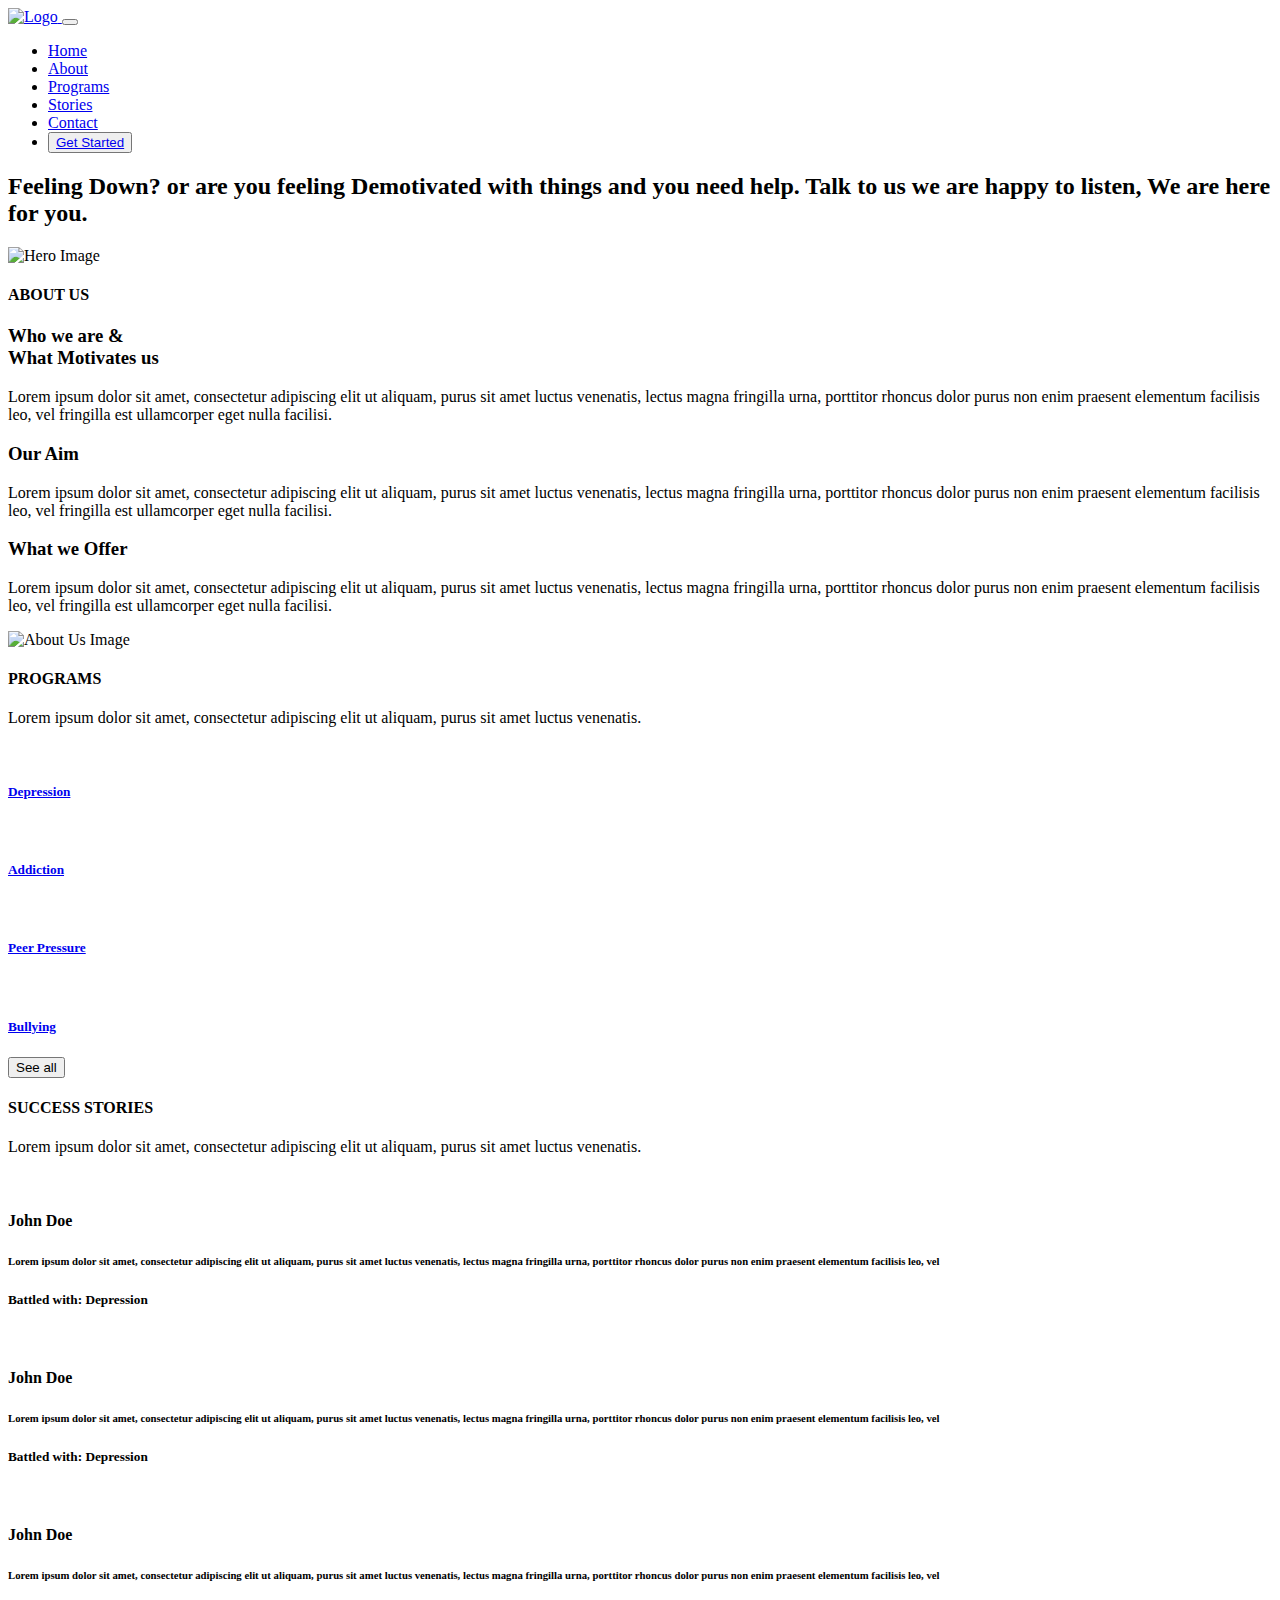
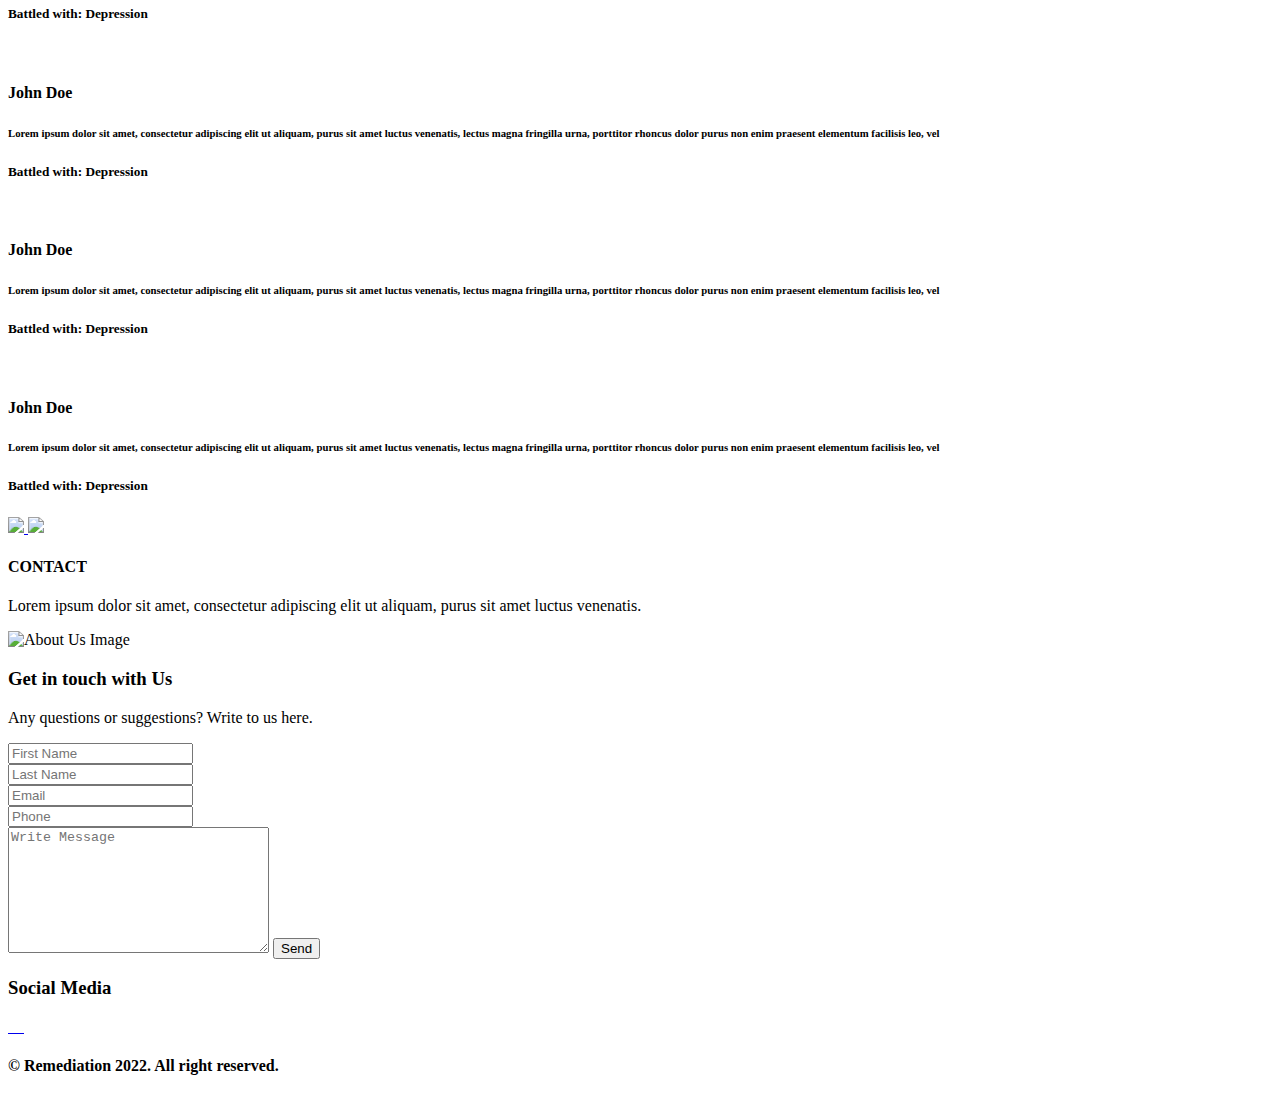
==== index.html @ f8445d9d "New" ====
<!DOCTYPE html>
<html lang="en">
<head>
    <meta charset="UTF-8">
    <meta http-equiv="X-UA-Compatible" content="IE=edge">
    <meta name="viewport" content="width=device-width, initial-scale=1.0">
    <title>Remediation</title>
    <link rel="stylesheet" href="/NPO-Remediation/css/bootstrap.min.css">
    <link rel="stylesheet" href="/NPO-Remediation/css/style.css">
</head>
<body>

    <!-- Nav Bar -->
    <nav class="navbar navbar-expand-sm navbar-light bg-* px-5 p-3">
        <a class="navbar-brand" href="#">
            <img src="/NPO-Remediation/images/remediation Logo.png" alt="Logo" width="20%">    
        </a>
        <button class="navbar-toggler d-lg-none" type="button" data-toggle="collapse" data-target="#collapsibleNavId" aria-controls="collapsibleNavId"
            aria-expanded="false" aria-label="Toggle navigation">
            <span class="navbar-toggler-icon"></span>
        </button>
        <div class="collapse navbar-collapse" id="collapsibleNavId">
            <ul class="navbar-nav ml-auto mt-2 mt-lg-0">
                <li class="nav-item active">
                    <a class="nav-link mx-2" href="#">Home</a>
                </li>
                <li class="nav-item">
                    <a class="nav-link mx-2" href="#About">About</a>
                </li>
                <li class="nav-item">
                    <a class="nav-link mx-2" href="/NPO-Remediation/programs/programs.html">Programs</a>
                </li>
                <li class="nav-item">
                    <a class="nav-link mx-2" href="#Stories">Stories</a>
                </li>
                <li class="nav-item">
                    <a class="nav-link mx-2" href="#Contact">Contact</a>
                </li>
                <li class="nav-item mx-2">
                        <button class="btn btn-green p-2">
                            <a class="nav-button-link" href="#About">
                                Get Started
                            </a>
                        </button>
                </li>
            </ul>
        </div>
    </nav>

    <!-- Hero Section -->
    <section class="container-fluid p-5" id="Hero">
        <h2 class="Hero-text mx-5 px-5">Feeling Down? or are you feeling Demotivated with things and you need help. Talk to us we are happy to listen, We are here for you.</h2>
        <img class="pt-4" src="/NPO-Remediation/images/Hero Image.png" alt="Hero Image" width="100%">
    </section>

    <!-- About Us Section -->
    <section class="container-fluid p-5" id="About">
        <div class="row">
            <div class="col-lg-6 mt-2">
                <h4 class="light-green">ABOUT US</h4>
                <h3 class="mt-3 text-bold green">Who we are & <br>What Motivates us</h3>
                <p class="mt-4">Lorem ipsum dolor sit amet, consectetur adipiscing elit ut aliquam,
                    purus sit amet luctus venenatis, lectus magna fringilla urna, 
                    porttitor rhoncus dolor purus non enim praesent elementum 
                    facilisis leo, vel fringilla est ullamcorper eget nulla facilisi.</p>
                <h3 class="mt-5 text-bold green">Our Aim</h3>
                <p class="mt-4">Lorem ipsum dolor sit amet, consectetur adipiscing elit ut aliquam,
                    purus sit amet luctus venenatis, lectus magna fringilla urna, 
                    porttitor rhoncus dolor purus non enim praesent elementum 
                    facilisis leo, vel fringilla est ullamcorper eget nulla facilisi.</p>
                <h3 class="mt-5 text-bold green">What we Offer</h3>
                <p class="mt-4">Lorem ipsum dolor sit amet, consectetur adipiscing elit ut aliquam,
                    purus sit amet luctus venenatis, lectus magna fringilla urna, 
                    porttitor rhoncus dolor purus non enim praesent elementum 
                    facilisis leo, vel fringilla est ullamcorper eget nulla facilisi.</p>
            </div>
            <div class="col-lg-6">
                <img src="/NPO-Remediation/images/About Us Image.png" alt="About Us Image" width="100%">
            </div>
        </div>
    </section>


    <!-- Programs Section -->
    <section class="container-fluid p-5 text-center" id="Programs">
        <div class="text-center">
            <h4 class="light-green">PROGRAMS</h4>
            <p>Lorem ipsum dolor sit amet, consectetur adipiscing elit ut aliquam, purus sit amet luctus venenatis.</p>
        </div>
        <div class="row mt-4">
            <div class="col-lg-3 col-6">
                <a class="program-link" href="#">
                    <div class="card m-2 program-card">
                    <img class="" src="/NPO-Remediation/images/Depression.png" alt="" width="100%">
                    <div class="program-footer">
                        <h5>Depression</h5>
                    </div>
                    </div>
                </a>
            </div>

            <div class="col-lg-3 col-6">
                <a class="program-link" href="#">
                    <div class="card m-2 program-card">
                    <img class="" src="/NPO-Remediation/images/Addiction.jpg" alt="" width="100%">
                    <div class="program-footer">
                        <h5>Addiction</h5>
                    </div>
                    </div>
                </a>
            </div>

            <div class="col-lg-3 col-6">
                <a class="program-link" href="#">
                    <div class="card m-2 program-card">
                    <img class="" src="/NPO-Remediation/images/Peer Pressure.jpg" alt="" width="100%">
                    <div class="program-footer">
                        <h5>Peer Pressure</h5>
                    </div>
                    </div>
                </a>
            </div>

            <div class="col-lg-3 col-6">
                <a class="program-link" href="#">
                    <div class="card m-2 program-card">
                    <img class="" src="/NPO-Remediation/images/Bullying.jpg" alt="" width="100%">
                    <div class="program-footer">
                        <h5>Bullying</h5>
                    </div>
                    </div>
                </a>
            </div>
        </div>
        <div class="text-right">
            <button class="btn btn-green p-2 m-2 mt-4">See all</button>
        </div>
    </section>

    <!-- Stories Section -->
    <section class="container-fluid pt-5" id="Stories">
        <div class="text-center">
            <h4 class="light-green">SUCCESS STORIES</h4>
            <p>Lorem ipsum dolor sit amet, consectetur adipiscing elit ut aliquam, purus sit amet luctus venenatis.</p>
        </div>

        

        <div id="carouselId" class="carousel slide" data-ride="carousel">
            <div class="carousel-inner" role="listbox">
                <div class="carousel-item active">
                    <div class="row p-5">
                        <div class="col-lg-6">
                            <div class="card p-4 ml-4 story-card">
                                <img class="story-image" src="/NPO-Remediation/images/story.jpg" alt="" width="40%">
                              <div class="card-body">
                                <h4 class="card-title text-bold green">John Doe</h4>
                                <h6 class="card-text small">Lorem ipsum dolor sit amet, consectetur adipiscing elit ut aliquam, purus sit amet luctus venenatis, lectus magna fringilla urna, porttitor rhoncus dolor purus non enim praesent elementum facilisis leo, vel</h6>
                                <h5 class="mt-4"><span class="font-italic small">Battled with:</span> Depression</h5>
                              </div>
                            </div>
                        </div>
            
                        
            
                        <div class="col-lg-6">
                            <div class="card p-4 ml-4 story-card">
                                <img class="story-image" src="/NPO-Remediation/images/story1.jpg" alt="" width="40%">
                              <div class="card-body">
                                <h4 class="card-title text-bold green">John Doe</h4>
                                <h6 class="card-text small">Lorem ipsum dolor sit amet, consectetur adipiscing elit ut aliquam, purus sit amet luctus venenatis, lectus magna fringilla urna, porttitor rhoncus dolor purus non enim praesent elementum facilisis leo, vel</h6>
                                <h5 class="mt-4"><span class="font-italic small">Battled with:</span> Depression</h5>
                              </div>
                            </div>
                        </div>
                    </div>
                </div>
                <div class="carousel-item">
                    <div class="row p-5">
                        <div class="col-lg-6">
                            <div class="card p-4 ml-4 story-card">
                                <img class="story-image" src="/NPO-Remediation/images/story.jpg" alt="" width="40%">
                              <div class="card-body">
                                <h4 class="card-title text-bold green">John Doe</h4>
                                <h6 class="card-text small">Lorem ipsum dolor sit amet, consectetur adipiscing elit ut aliquam, purus sit amet luctus venenatis, lectus magna fringilla urna, porttitor rhoncus dolor purus non enim praesent elementum facilisis leo, vel</h6>
                                <h5 class="mt-4"><span class="font-italic small">Battled with:</span> Depression</h5>
                              </div>
                            </div>
                        </div>
            
                        
            
                        <div class="col-lg-6">
                            <div class="card p-4 ml-4 story-card">
                                <img class="story-image" src="/NPO-Remediation/images/story1.jpg" alt="" width="40%">
                              <div class="card-body">
                                <h4 class="card-title text-bold green">John Doe</h4>
                                <h6 class="card-text small">Lorem ipsum dolor sit amet, consectetur adipiscing elit ut aliquam, purus sit amet luctus venenatis, lectus magna fringilla urna, porttitor rhoncus dolor purus non enim praesent elementum facilisis leo, vel</h6>
                                <h5 class="mt-4"><span class="font-italic small">Battled with:</span> Depression</h5>
                              </div>
                            </div>
                        </div>
                    </div>
                </div>
                <div class="carousel-item">
                    <div class="row p-5">
                        <div class="col-lg-6">
                            <div class="card p-4 ml-4 story-card">
                                <img class="story-image" src="/NPO-Remediation/images/story.jpg" alt="" width="40%">
                              <div class="card-body">
                                <h4 class="card-title text-bold green">John Doe</h4>
                                <h6 class="card-text small">Lorem ipsum dolor sit amet, consectetur adipiscing elit ut aliquam, purus sit amet luctus venenatis, lectus magna fringilla urna, porttitor rhoncus dolor purus non enim praesent elementum facilisis leo, vel</h6>
                                <h5 class="mt-4"><span class="font-italic small">Battled with:</span> Depression</h5>
                              </div>
                            </div>
                        </div>
            
                        
            
                        <div class="col-lg-6">
                            <div class="card p-4 ml-4 story-card">
                                <img class="story-image" src="/NPO-Remediation/images/story1.jpg" alt="" width="40%">
                              <div class="card-body">
                                <h4 class="card-title text-bold green">John Doe</h4>
                                <h6 class="card-text small">Lorem ipsum dolor sit amet, consectetur adipiscing elit ut aliquam, purus sit amet luctus venenatis, lectus magna fringilla urna, porttitor rhoncus dolor purus non enim praesent elementum facilisis leo, vel</h6>
                                <h5 class="mt-4"><span class="font-italic small">Battled with:</span> Depression</h5>
                              </div>
                            </div>
                        </div>
                    </div>
                </div>
            </div>
        </div>

    </section>

    <div class="carousel-buttons m-2 d-flex justify-content-between">
        <a href="#carouselId" class="carousel-link1" role="button" data-slide="prev">
            <span>
                <img src="/NPO-Remediation/images/left.png" width="50%">
            </span>
        </a>
        <a href="#carouselId" class="carousel-link2" role="button" data-slide="next">
            <span>
                <img src="/NPO-Remediation/images/right.png" width="50%">
            </span>
        </a>
    </div>

    <!-- Contact Section -->
    <section class="container-fluid p-5" id="Contact">
        <div class="text-center">
            <h4 class="light-green">CONTACT</h4>
            <p>Lorem ipsum dolor sit amet, consectetur adipiscing elit ut aliquam, purus sit amet luctus venenatis.</p>
        </div>

        <div class="row">
            <div class="col-lg-6 mt-3">
                <img src="/NPO-Remediation/images/Contact Image.png" alt="About Us Image" width="100%">
            </div>
            <div class="col-lg-6 mt-3">
                <h3 class="text-bold green">Get in touch with Us</h3>
                <p class="mt-4">Any questions or suggestions? Write to us here.</p>

                <div class="row mt-3">
                    <div class="col-lg-6">
                        <div class="form-group row pl-3">
                            <input type="name" class="form-control" placeholder="First Name">
                        </div>
                    </div>

                    <div class="col-lg-6">
                        <div class="form-group row pl-3">
                            <input type="name" class="form-control" placeholder="Last Name">
                        </div>
                    </div>
                </div>

                <div class="row mt-4">
                    <div class="col-lg-6">
                        <div class="form-group row pl-3">
                            <input type="email" class="form-control" placeholder="Email">
                        </div>
                    </div>

                    <div class="col-lg-6">
                        <div class="form-group row pl-3">
                            <input type="phone" class="form-control" placeholder="Phone">
                        </div>
                    </div>

                        <textarea class="form-control mt-4 ml-3 w-100" placeholder="Write Message" cols="30" rows="8"></textarea>
                        <button class="btn btn-green mt-4 ml-3 w-100">Send</button>
                </div>

                <h3 class="text-bold green mt-5">Social Media</h3>
                <div class="row mt-4">
                    <a class="col" href="#">
                        <img src="/NPO-Remediation/images/facebook.png" alt="" width="100%">
                    </a>
                    <a class="col" href="#">
                        <img src="/NPO-Remediation/images/twitter.png" alt="" width="100%">
                    </a>
                    <a class="col" href="#">
                        <img src="/NPO-Remediation/images/linkedin.png" alt="" width="100%">
                    </a>
                    <a class="col" href="#">
                        <img src="/NPO-Remediation/images/telegram.png" alt="" width="100%">
                    </a>
                    <a class="col" href="#">
                        <img src="/NPO-Remediation/images/slack.png" alt="" width="100%">
                    </a>
                    <div class="col-lg-5"></div>
                </div>
            </div>
        </div>
    </section>


    <!-- Footer -->
    <footer class="container-fluid text-center">
        <h4 class="green text-bold pb-2">&copy; Remediation 2022. All right reserved.</h4>
    </footer>

    <script src="/NPO-Remediation/js/jquery-3.6.0.min.js"></script>
    <script src="/NPO-Remediation/js/bootstrap.min.js"></script>
</body>
</html>
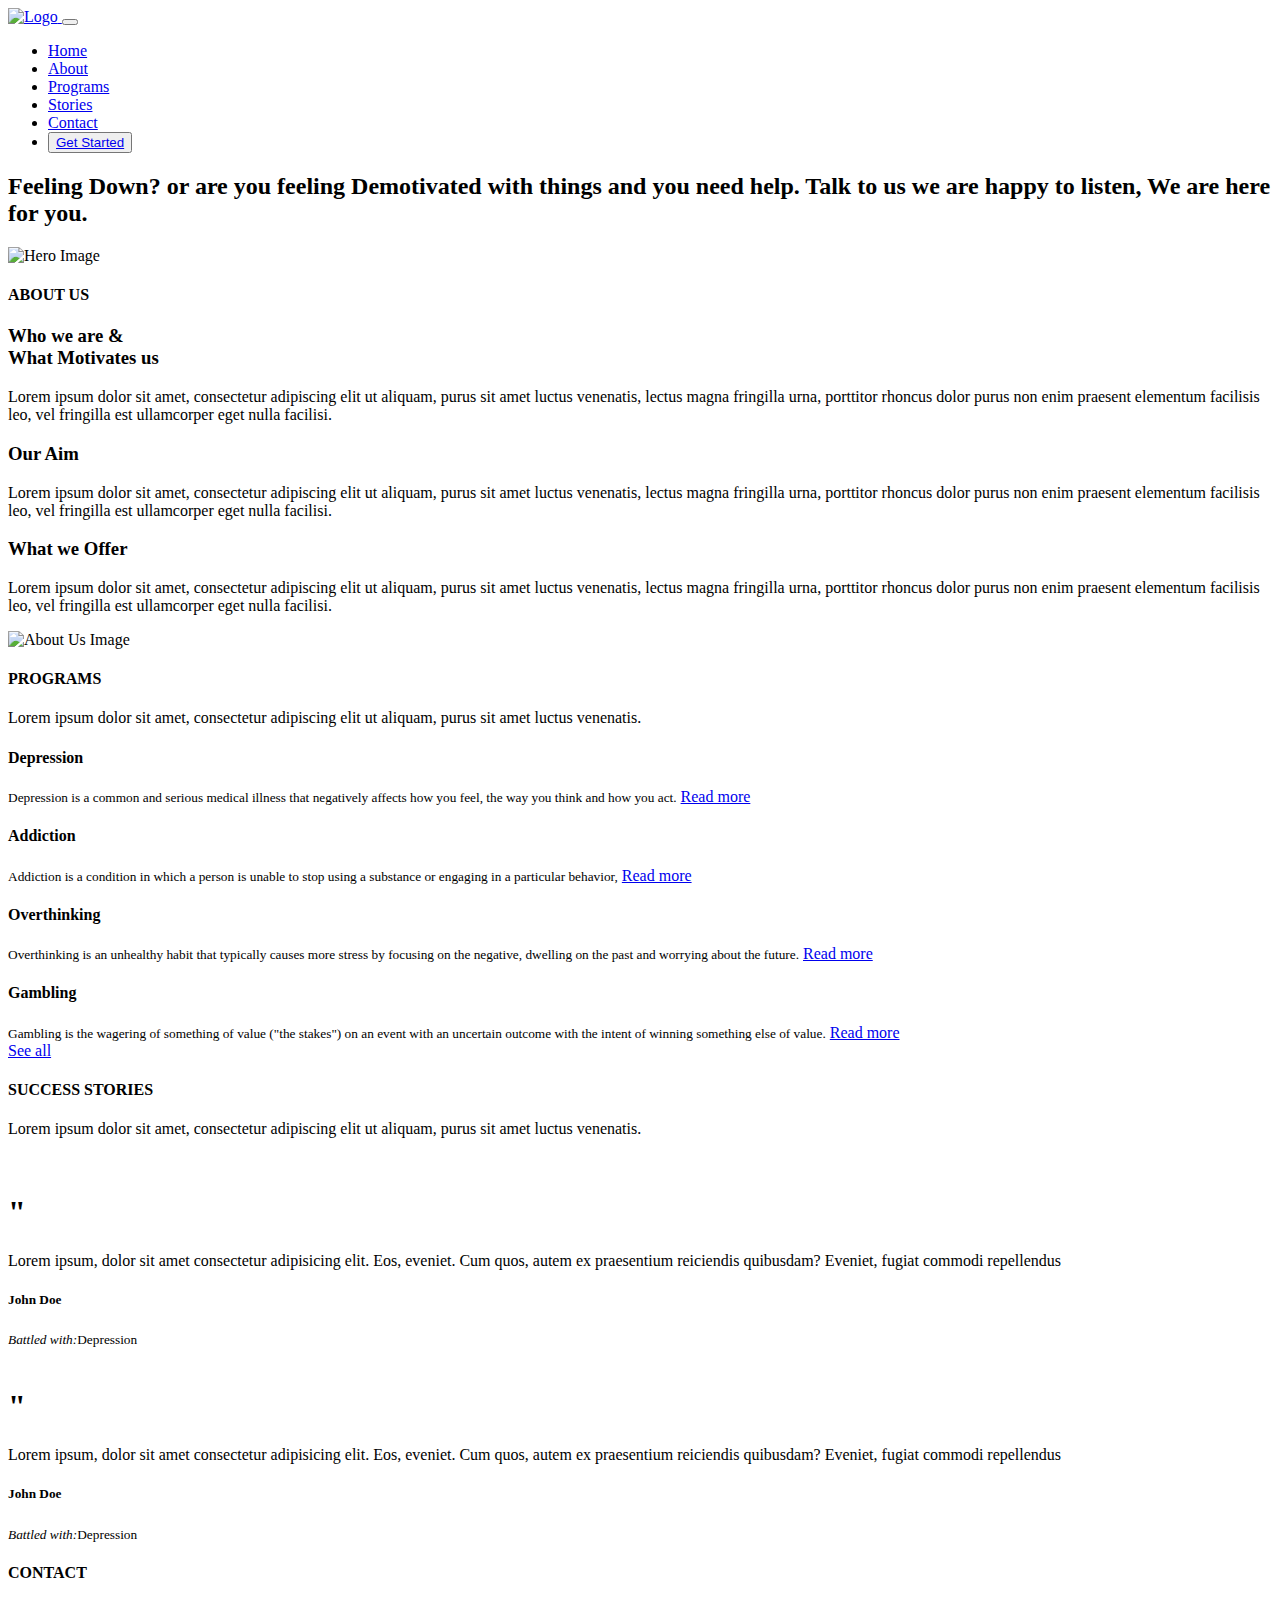
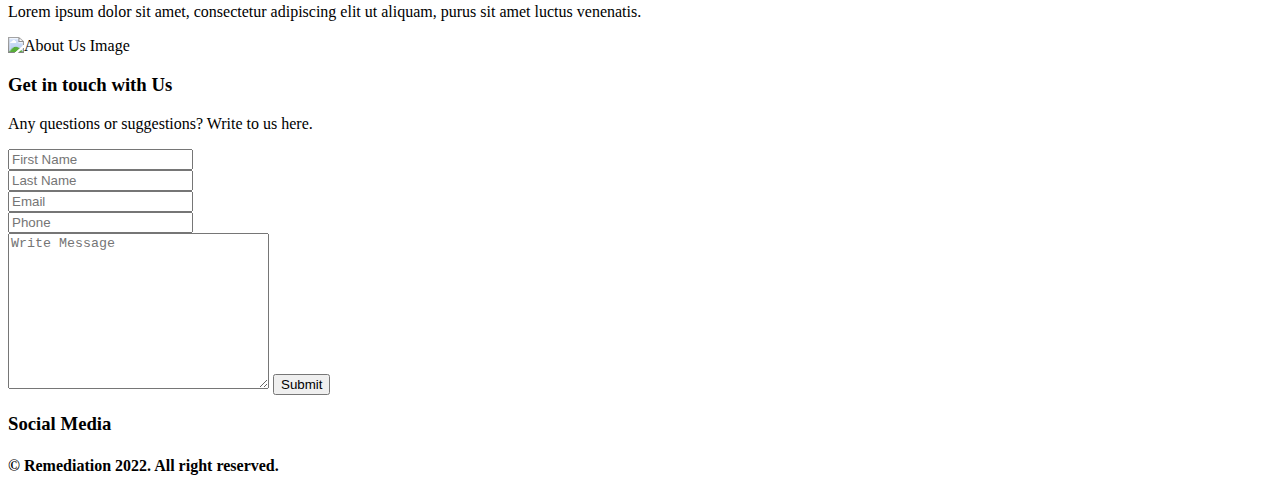
==== commit aca3173d: "Update" ====
--- a/index.html
+++ b/index.html
@@ -5,15 +5,16 @@
     <meta http-equiv="X-UA-Compatible" content="IE=edge">
     <meta name="viewport" content="width=device-width, initial-scale=1.0">
     <title>Remediation</title>
-    <link rel="stylesheet" href="/NPO-Remediation/css/bootstrap.min.css">
-    <link rel="stylesheet" href="/NPO-Remediation/css/style.css">
+    <link rel="stylesheet" href="/NPO Remediation/css/bootstrap.min.css">
+    <link rel="stylesheet" href="/NPO Remediation/fontawesome-free-5.15.4-web/css/all.css">
+    <link rel="stylesheet" href="/NPO Remediation/css/style.css">
 </head>
 <body>
 
     <!-- Nav Bar -->
     <nav class="navbar navbar-expand-sm navbar-light bg-* px-5 p-3">
-        <a class="navbar-brand" href="#">
-            <img src="/NPO-Remediation/images/remediation Logo.png" alt="Logo" width="20%">    
+        <a class="navbar-brand" href="/NPO Remediation/index.html">
+            <img src="/NPO Remediation/images/remediation Logo.png" id="navLogo" alt="Logo" height="50px">    
         </a>
         <button class="navbar-toggler d-lg-none" type="button" data-toggle="collapse" data-target="#collapsibleNavId" aria-controls="collapsibleNavId"
             aria-expanded="false" aria-label="Toggle navigation">
@@ -21,14 +22,15 @@
         </button>
         <div class="collapse navbar-collapse" id="collapsibleNavId">
             <ul class="navbar-nav ml-auto mt-2 mt-lg-0">
+                
                 <li class="nav-item active">
-                    <a class="nav-link mx-2" href="#">Home</a>
+                    <a class="nav-link mx-2" href="/NPO Remediation/index.html">Home</a>
                 </li>
                 <li class="nav-item">
                     <a class="nav-link mx-2" href="#About">About</a>
                 </li>
                 <li class="nav-item">
-                    <a class="nav-link mx-2" href="/NPO-Remediation/programs/programs.html">Programs</a>
+                    <a class="nav-link mx-2" href="/NPO Remediation/programs/programs.html">Programs</a>
                 </li>
                 <li class="nav-item">
                     <a class="nav-link mx-2" href="#Stories">Stories</a>
@@ -36,6 +38,12 @@
                 <li class="nav-item">
                     <a class="nav-link mx-2" href="#Contact">Contact</a>
                 </li>
+                <!-- <li class="nav-item">
+                    <div class="nav-link ml-4 custom-control custom-switch">
+                        <input type="checkbox" class="custom-control-input" id="selector">
+                        <label class="custom-control-label" for="selector">Dark Mode</label>
+                    </div>
+                </li> -->
                 <li class="nav-item mx-2">
                         <button class="btn btn-green p-2">
                             <a class="nav-button-link" href="#About">
@@ -50,7 +58,7 @@
     <!-- Hero Section -->
     <section class="container-fluid p-5" id="Hero">
         <h2 class="Hero-text mx-5 px-5">Feeling Down? or are you feeling Demotivated with things and you need help. Talk to us we are happy to listen, We are here for you.</h2>
-        <img class="pt-4" src="/NPO-Remediation/images/Hero Image.png" alt="Hero Image" width="100%">
+        <img class="pt-4" src="/NPO Remediation/images/Hero Image.png" alt="Hero Image" width="100%">
     </section>
 
     <!-- About Us Section -->
@@ -75,7 +83,7 @@
                     facilisis leo, vel fringilla est ullamcorper eget nulla facilisi.</p>
             </div>
             <div class="col-lg-6">
-                <img src="/NPO-Remediation/images/About Us Image.png" alt="About Us Image" width="100%">
+                <img src="/NPO Remediation/images/About Us Image.png" alt="About Us Image" width="100%">
             </div>
         </div>
     </section>
@@ -87,234 +95,153 @@
             <h4 class="light-green">PROGRAMS</h4>
             <p>Lorem ipsum dolor sit amet, consectetur adipiscing elit ut aliquam, purus sit amet luctus venenatis.</p>
         </div>
-        <div class="row mt-4">
-            <div class="col-lg-3 col-6">
-                <a class="program-link" href="#">
-                    <div class="card m-2 program-card">
-                    <img class="" src="/NPO-Remediation/images/Depression.png" alt="" width="100%">
-                    <div class="program-footer">
-                        <h5>Depression</h5>
-                    </div>
-                    </div>
-                </a>
-            </div>
-
-            <div class="col-lg-3 col-6">
-                <a class="program-link" href="#">
-                    <div class="card m-2 program-card">
-                    <img class="" src="/NPO-Remediation/images/Addiction.jpg" alt="" width="100%">
-                    <div class="program-footer">
-                        <h5>Addiction</h5>
-                    </div>
-                    </div>
-                </a>
-            </div>
-
-            <div class="col-lg-3 col-6">
-                <a class="program-link" href="#">
-                    <div class="card m-2 program-card">
-                    <img class="" src="/NPO-Remediation/images/Peer Pressure.jpg" alt="" width="100%">
-                    <div class="program-footer">
-                        <h5>Peer Pressure</h5>
-                    </div>
-                    </div>
-                </a>
-            </div>
-
-            <div class="col-lg-3 col-6">
-                <a class="program-link" href="#">
-                    <div class="card m-2 program-card">
-                    <img class="" src="/NPO-Remediation/images/Bullying.jpg" alt="" width="100%">
-                    <div class="program-footer">
-                        <h5>Bullying</h5>
-                    </div>
-                    </div>
-                </a>
-            </div>
-        </div>
+
+        <div class="row mt-5">
+            <div class="col-lg-3">
+                <div class="card program-card text-white text-left p-3 bg-green">
+                    <h4 class="card-title">Depression</h4>
+                    <small>Depression is a common and serious medical illness that negatively affects how you feel, the way you think and how you act.</small>
+                    <a href="/NPO Remediation/programs/depression.html" class="btn btn-light-green btn-sm mt-3 ml-auto">Read more</a>
+                </div>
+            </div>
+
+            <div class="col-lg-3">
+                <div class="card program-card text-white text-left p-3 bg-green">
+                    <h4 class="card-title">Addiction</h4>
+                    <small>Addiction is a condition in which a person is unable to stop using a substance or engaging in a particular behavior,</small>
+                    <a href="/NPO Remediation/programs/programs.html" class="btn btn-light-green btn-sm mt-3 ml-auto">Read more</a>
+                </div>
+            </div>
+
+            <div class="col-lg-3">
+                <div class="card program-card text-white text-left p-3 bg-green">
+                    <h4 class="card-title">Overthinking</h4>
+                    <small>Overthinking is an unhealthy habit that typically causes more stress by focusing on the negative, dwelling on the past and worrying about the future.</small>
+                    <a href="/NPO Remediation/programs/programs.html" class="btn btn-light-green btn-sm mt-3 ml-auto">Read more</a>
+                </div>
+            </div>
+
+            <div class="col-lg-3">
+                <div class="card program-card text-white text-left p-3 bg-green">
+                    <h4 class="card-title">Gambling</h4>
+                    <small>Gambling is the wagering of something of value ("the stakes") on an event with an uncertain outcome with the intent of winning something else of value.</small>
+                    <a href="/NPO Remediation/programs/programs.html" class="btn btn-light-green btn-sm mt-3 ml-auto">Read more</a>
+                </div>
+            </div>
+        </div>
+        
         <div class="text-right">
-            <button class="btn btn-green p-2 m-2 mt-4">See all</button>
+            <a href="/NPO Remediation/programs/programs.html" class="btn btn-green sea-all-button p-2 mt-4">See all</a>
         </div>
     </section>
 
     <!-- Stories Section -->
+
     <section class="container-fluid pt-5" id="Stories">
         <div class="text-center">
             <h4 class="light-green">SUCCESS STORIES</h4>
             <p>Lorem ipsum dolor sit amet, consectetur adipiscing elit ut aliquam, purus sit amet luctus venenatis.</p>
         </div>
 
-        
-
-        <div id="carouselId" class="carousel slide" data-ride="carousel">
-            <div class="carousel-inner" role="listbox">
-                <div class="carousel-item active">
-                    <div class="row p-5">
-                        <div class="col-lg-6">
-                            <div class="card p-4 ml-4 story-card">
-                                <img class="story-image" src="/NPO-Remediation/images/story.jpg" alt="" width="40%">
-                              <div class="card-body">
-                                <h4 class="card-title text-bold green">John Doe</h4>
-                                <h6 class="card-text small">Lorem ipsum dolor sit amet, consectetur adipiscing elit ut aliquam, purus sit amet luctus venenatis, lectus magna fringilla urna, porttitor rhoncus dolor purus non enim praesent elementum facilisis leo, vel</h6>
-                                <h5 class="mt-4"><span class="font-italic small">Battled with:</span> Depression</h5>
-                              </div>
-                            </div>
-                        </div>
-            
-                        
-            
-                        <div class="col-lg-6">
-                            <div class="card p-4 ml-4 story-card">
-                                <img class="story-image" src="/NPO-Remediation/images/story1.jpg" alt="" width="40%">
-                              <div class="card-body">
-                                <h4 class="card-title text-bold green">John Doe</h4>
-                                <h6 class="card-text small">Lorem ipsum dolor sit amet, consectetur adipiscing elit ut aliquam, purus sit amet luctus venenatis, lectus magna fringilla urna, porttitor rhoncus dolor purus non enim praesent elementum facilisis leo, vel</h6>
-                                <h5 class="mt-4"><span class="font-italic small">Battled with:</span> Depression</h5>
-                              </div>
-                            </div>
-                        </div>
-                    </div>
-                </div>
-                <div class="carousel-item">
-                    <div class="row p-5">
-                        <div class="col-lg-6">
-                            <div class="card p-4 ml-4 story-card">
-                                <img class="story-image" src="/NPO-Remediation/images/story.jpg" alt="" width="40%">
-                              <div class="card-body">
-                                <h4 class="card-title text-bold green">John Doe</h4>
-                                <h6 class="card-text small">Lorem ipsum dolor sit amet, consectetur adipiscing elit ut aliquam, purus sit amet luctus venenatis, lectus magna fringilla urna, porttitor rhoncus dolor purus non enim praesent elementum facilisis leo, vel</h6>
-                                <h5 class="mt-4"><span class="font-italic small">Battled with:</span> Depression</h5>
-                              </div>
-                            </div>
-                        </div>
-            
-                        
-            
-                        <div class="col-lg-6">
-                            <div class="card p-4 ml-4 story-card">
-                                <img class="story-image" src="/NPO-Remediation/images/story1.jpg" alt="" width="40%">
-                              <div class="card-body">
-                                <h4 class="card-title text-bold green">John Doe</h4>
-                                <h6 class="card-text small">Lorem ipsum dolor sit amet, consectetur adipiscing elit ut aliquam, purus sit amet luctus venenatis, lectus magna fringilla urna, porttitor rhoncus dolor purus non enim praesent elementum facilisis leo, vel</h6>
-                                <h5 class="mt-4"><span class="font-italic small">Battled with:</span> Depression</h5>
-                              </div>
-                            </div>
-                        </div>
-                    </div>
-                </div>
-                <div class="carousel-item">
-                    <div class="row p-5">
-                        <div class="col-lg-6">
-                            <div class="card p-4 ml-4 story-card">
-                                <img class="story-image" src="/NPO-Remediation/images/story.jpg" alt="" width="40%">
-                              <div class="card-body">
-                                <h4 class="card-title text-bold green">John Doe</h4>
-                                <h6 class="card-text small">Lorem ipsum dolor sit amet, consectetur adipiscing elit ut aliquam, purus sit amet luctus venenatis, lectus magna fringilla urna, porttitor rhoncus dolor purus non enim praesent elementum facilisis leo, vel</h6>
-                                <h5 class="mt-4"><span class="font-italic small">Battled with:</span> Depression</h5>
-                              </div>
-                            </div>
-                        </div>
-            
-                        
-            
-                        <div class="col-lg-6">
-                            <div class="card p-4 ml-4 story-card">
-                                <img class="story-image" src="/NPO-Remediation/images/story1.jpg" alt="" width="40%">
-                              <div class="card-body">
-                                <h4 class="card-title text-bold green">John Doe</h4>
-                                <h6 class="card-text small">Lorem ipsum dolor sit amet, consectetur adipiscing elit ut aliquam, purus sit amet luctus venenatis, lectus magna fringilla urna, porttitor rhoncus dolor purus non enim praesent elementum facilisis leo, vel</h6>
-                                <h5 class="mt-4"><span class="font-italic small">Battled with:</span> Depression</h5>
-                              </div>
-                            </div>
-                        </div>
-                    </div>
-                </div>
-            </div>
-        </div>
-
-    </section>
-
-    <div class="carousel-buttons m-2 d-flex justify-content-between">
-        <a href="#carouselId" class="carousel-link1" role="button" data-slide="prev">
-            <span>
-                <img src="/NPO-Remediation/images/left.png" width="50%">
-            </span>
-        </a>
-        <a href="#carouselId" class="carousel-link2" role="button" data-slide="next">
-            <span>
-                <img src="/NPO-Remediation/images/right.png" width="50%">
-            </span>
-        </a>
+        <div class="container-fluid">
+            <div class="row p-5">
+                <div class="col-lg-6">
+                    <div class="row story-card m-2 p-2">
+                        <div class="col-lg-4 m-2 p-0">
+                            <img src="/NPO Remediation/images/story2.jpg" alt="" width="100%" class="story-image">
+                        </div>
+                        <div class="col-lg-7 m-2 p-0">
+                            <h1 class="display m-0 p-0">"</h1>
+                            <p>Lorem ipsum, dolor sit amet consectetur adipisicing elit. Eos, eveniet. Cum quos, autem ex praesentium reiciendis quibusdam? Eveniet, fugiat commodi repellendus</p>
+                            <h5 class="font-weight-bolder text-green">John Doe</h5>
+                            <small><i>Battled with:</i>Depression</small>
+                        </div>
+                    </div>
+                </div>
+                <div class="col-lg-6">
+                    <div class="row story-card m-2 p-2">
+                        <div class="col-lg-4 m-2 p-0">
+                            <img src="/NPO Remediation/images/story2.jpg" alt="" width="100%" class="story-image">
+                        </div>
+                        <div class="col-lg-7 m-2 p-0">
+                            <h1 class="display m-0 p-0">"</h1>
+                            <p>Lorem ipsum, dolor sit amet consectetur adipisicing elit. Eos, eveniet. Cum quos, autem ex praesentium reiciendis quibusdam? Eveniet, fugiat commodi repellendus</p>
+                            <h5 class="font-weight-bolder text-green">John Doe</h5>
+                            <small><i>Battled with:</i>Depression</small>
+                        </div>
+                    </div>
+                </div>
+            </div>
+        </div>
+    </section>
+
+   <!-- Contact Section -->
+   <section class="container-fluid p-5" id="Contact">
+    <div class="text-center">
+        <h4 class="light-green">CONTACT</h4>
+        <p>Lorem ipsum dolor sit amet, consectetur adipiscing elit ut aliquam, purus sit amet luctus venenatis.</p>
     </div>
 
-    <!-- Contact Section -->
-    <section class="container-fluid p-5" id="Contact">
-        <div class="text-center">
-            <h4 class="light-green">CONTACT</h4>
-            <p>Lorem ipsum dolor sit amet, consectetur adipiscing elit ut aliquam, purus sit amet luctus venenatis.</p>
-        </div>
-
-        <div class="row">
-            <div class="col-lg-6 mt-3">
-                <img src="/NPO-Remediation/images/Contact Image.png" alt="About Us Image" width="100%">
-            </div>
-            <div class="col-lg-6 mt-3">
-                <h3 class="text-bold green">Get in touch with Us</h3>
-                <p class="mt-4">Any questions or suggestions? Write to us here.</p>
-
-                <div class="row mt-3">
-                    <div class="col-lg-6">
-                        <div class="form-group row pl-3">
-                            <input type="name" class="form-control" placeholder="First Name">
-                        </div>
-                    </div>
-
-                    <div class="col-lg-6">
-                        <div class="form-group row pl-3">
-                            <input type="name" class="form-control" placeholder="Last Name">
-                        </div>
-                    </div>
-                </div>
-
-                <div class="row mt-4">
-                    <div class="col-lg-6">
-                        <div class="form-group row pl-3">
-                            <input type="email" class="form-control" placeholder="Email">
-                        </div>
-                    </div>
-
-                    <div class="col-lg-6">
-                        <div class="form-group row pl-3">
-                            <input type="phone" class="form-control" placeholder="Phone">
-                        </div>
-                    </div>
-
-                        <textarea class="form-control mt-4 ml-3 w-100" placeholder="Write Message" cols="30" rows="8"></textarea>
-                        <button class="btn btn-green mt-4 ml-3 w-100">Send</button>
-                </div>
-
-                <h3 class="text-bold green mt-5">Social Media</h3>
-                <div class="row mt-4">
-                    <a class="col" href="#">
-                        <img src="/NPO-Remediation/images/facebook.png" alt="" width="100%">
-                    </a>
-                    <a class="col" href="#">
-                        <img src="/NPO-Remediation/images/twitter.png" alt="" width="100%">
-                    </a>
-                    <a class="col" href="#">
-                        <img src="/NPO-Remediation/images/linkedin.png" alt="" width="100%">
-                    </a>
-                    <a class="col" href="#">
-                        <img src="/NPO-Remediation/images/telegram.png" alt="" width="100%">
-                    </a>
-                    <a class="col" href="#">
-                        <img src="/NPO-Remediation/images/slack.png" alt="" width="100%">
-                    </a>
-                    <div class="col-lg-5"></div>
-                </div>
-            </div>
-        </div>
-    </section>
+    <div class="row">
+        <div class="col-lg-6 mt-3">
+            <img src="/NPO Remediation/images/Contact Image.png" alt="About Us Image" width="100%">
+        </div>
+        <div class="col-lg-6 mt-2">
+            <h3 class="text-bold green">Get in touch with Us</h3>
+            <p class="mt-2">Any questions or suggestions? Write to us here.</p>
+
+            <div class="row mt-2 mr-15">
+                <div class="col-lg-6">
+                    <div class="form-group row pl-3">
+                        <input type="name" class="form-control" placeholder="First Name">
+                    </div>
+                </div>
+
+                <div class="col-lg-6">
+                    <div class="form-group row pl-3">
+                        <input type="name" class="form-control" placeholder="Last Name">
+                    </div>
+                </div>
+            </div>
+
+            <div class="row mt-2 marg-4 mr-15">
+                <div class="col-lg-6">
+                    <div class="form-group row pl-3">
+                        <input type="email" class="form-control" placeholder="Email">
+                    </div>
+                </div>
+
+                <div class="col-lg-6">
+                    <div class="form-group row pl-3">
+                        <input type="phone" class="form-control" placeholder="Phone">
+                    </div>
+                </div>
+                    <textarea class="form-control mt-2 w-100 marg-4 ml-3 mr-15" cols="30" rows="10" placeholder="Write Message"></textarea>
+                    <button class="ml-3 mt-3 btn btn-lg btn-green w-100">Submit</button>
+            </div>
+
+            <h3 class="text-bold green mt-5">Social Media</h3>
+            <div class="row mt-4">
+                <a class="col" href="#">
+                    <i class="fab fa-facebook green fa-3x"></i>
+                </a>
+                <a class="col" href="#">
+                    <i class="fab fa-twitter green fa-3x"></i>
+                </a>
+                <a class="col" href="#">
+                    <i class="fab fa-linkedin green fa-3x"></i>
+                </a>
+                <a class="col" href="#">
+                    <i class="fab fa-telegram green fa-3x"></i>
+                </a>
+                <a class="col" href="#">
+                    <i class="fab fa-slack green fa-3x"></i>
+                </a>
+                <div class="col-lg-5"></div>
+            </div>
+        </div>
+    </div>
+</section>
 
 
     <!-- Footer -->
@@ -322,7 +249,8 @@
         <h4 class="green text-bold pb-2">&copy; Remediation 2022. All right reserved.</h4>
     </footer>
 
-    <script src="/NPO-Remediation/js/jquery-3.6.0.min.js"></script>
-    <script src="/NPO-Remediation/js/bootstrap.min.js"></script>
+    <script src="/NPO Remediation/js/jquery-3.6.0.min.js"></script>
+    <script src="/NPO Remediation/js/bootstrap.min.js"></script>
+    <script src="/NPO Remediation/js/script.js"></script>
 </body>
 </html>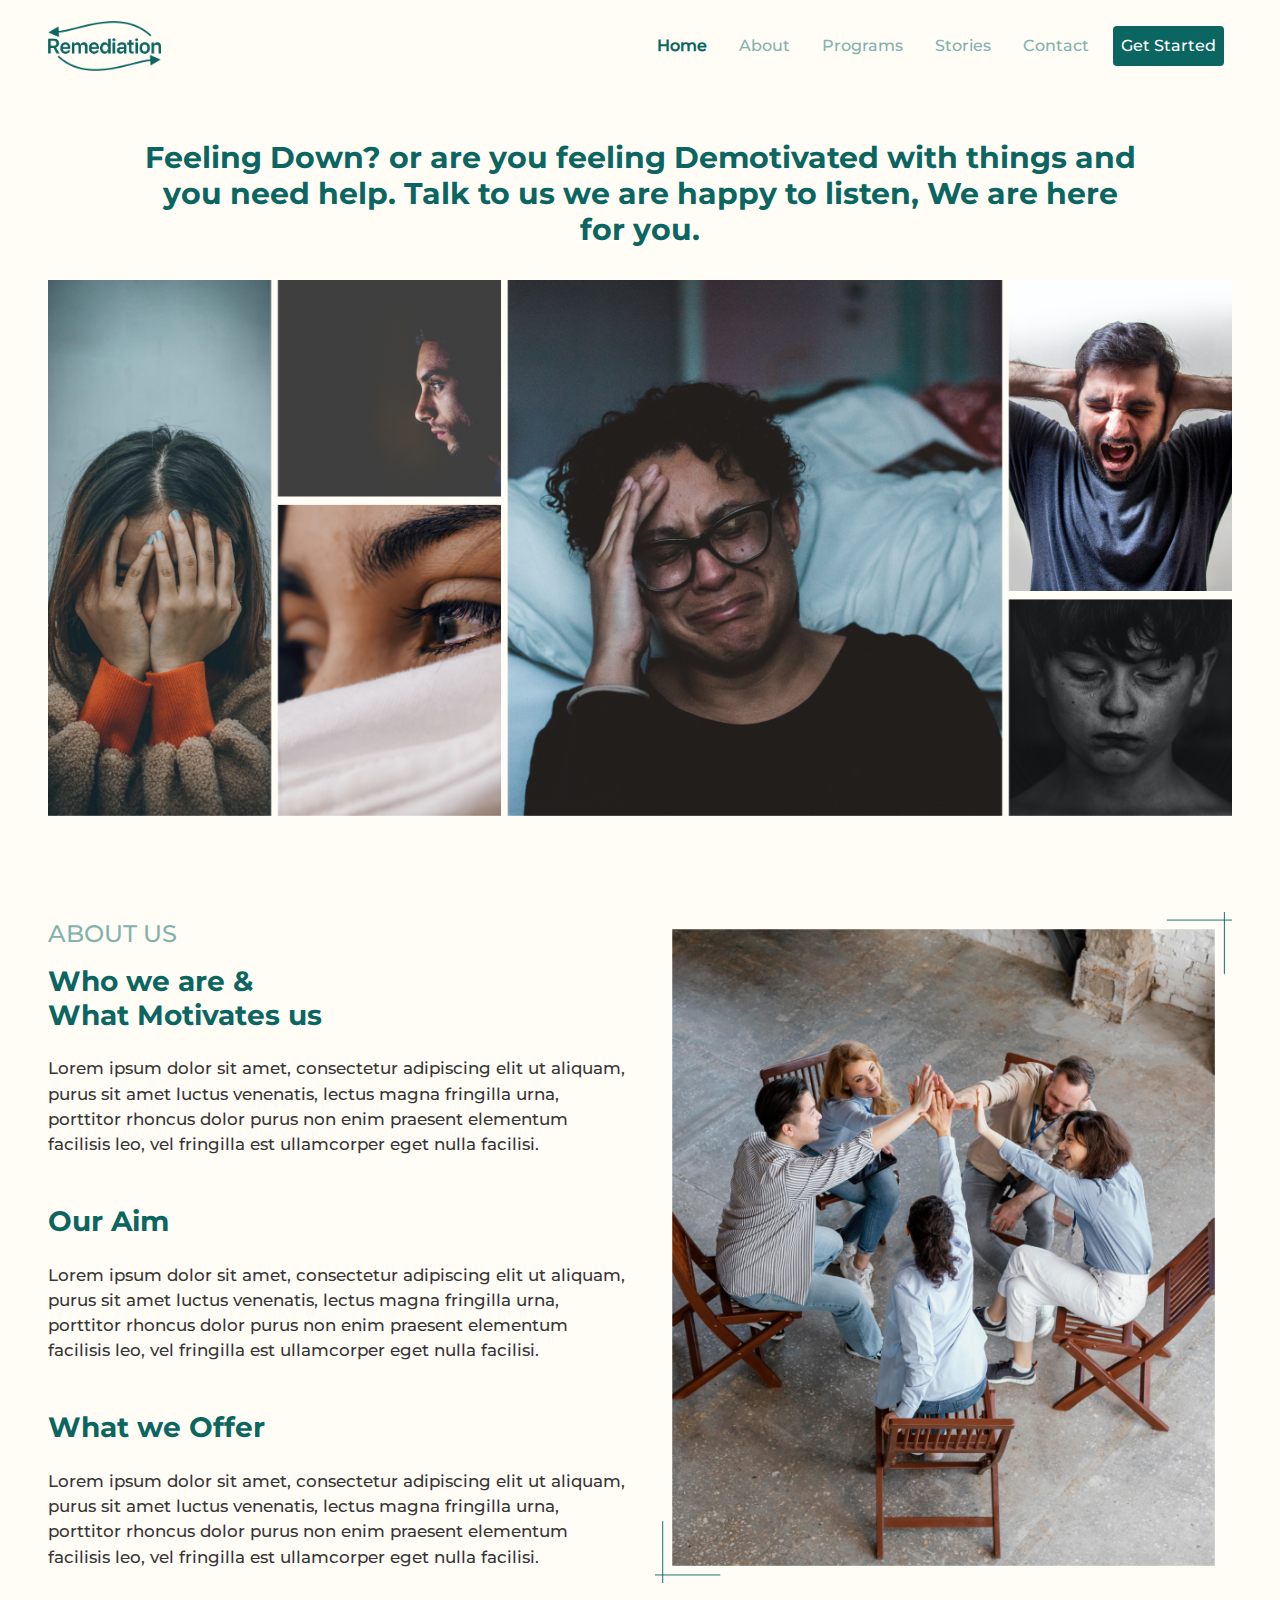
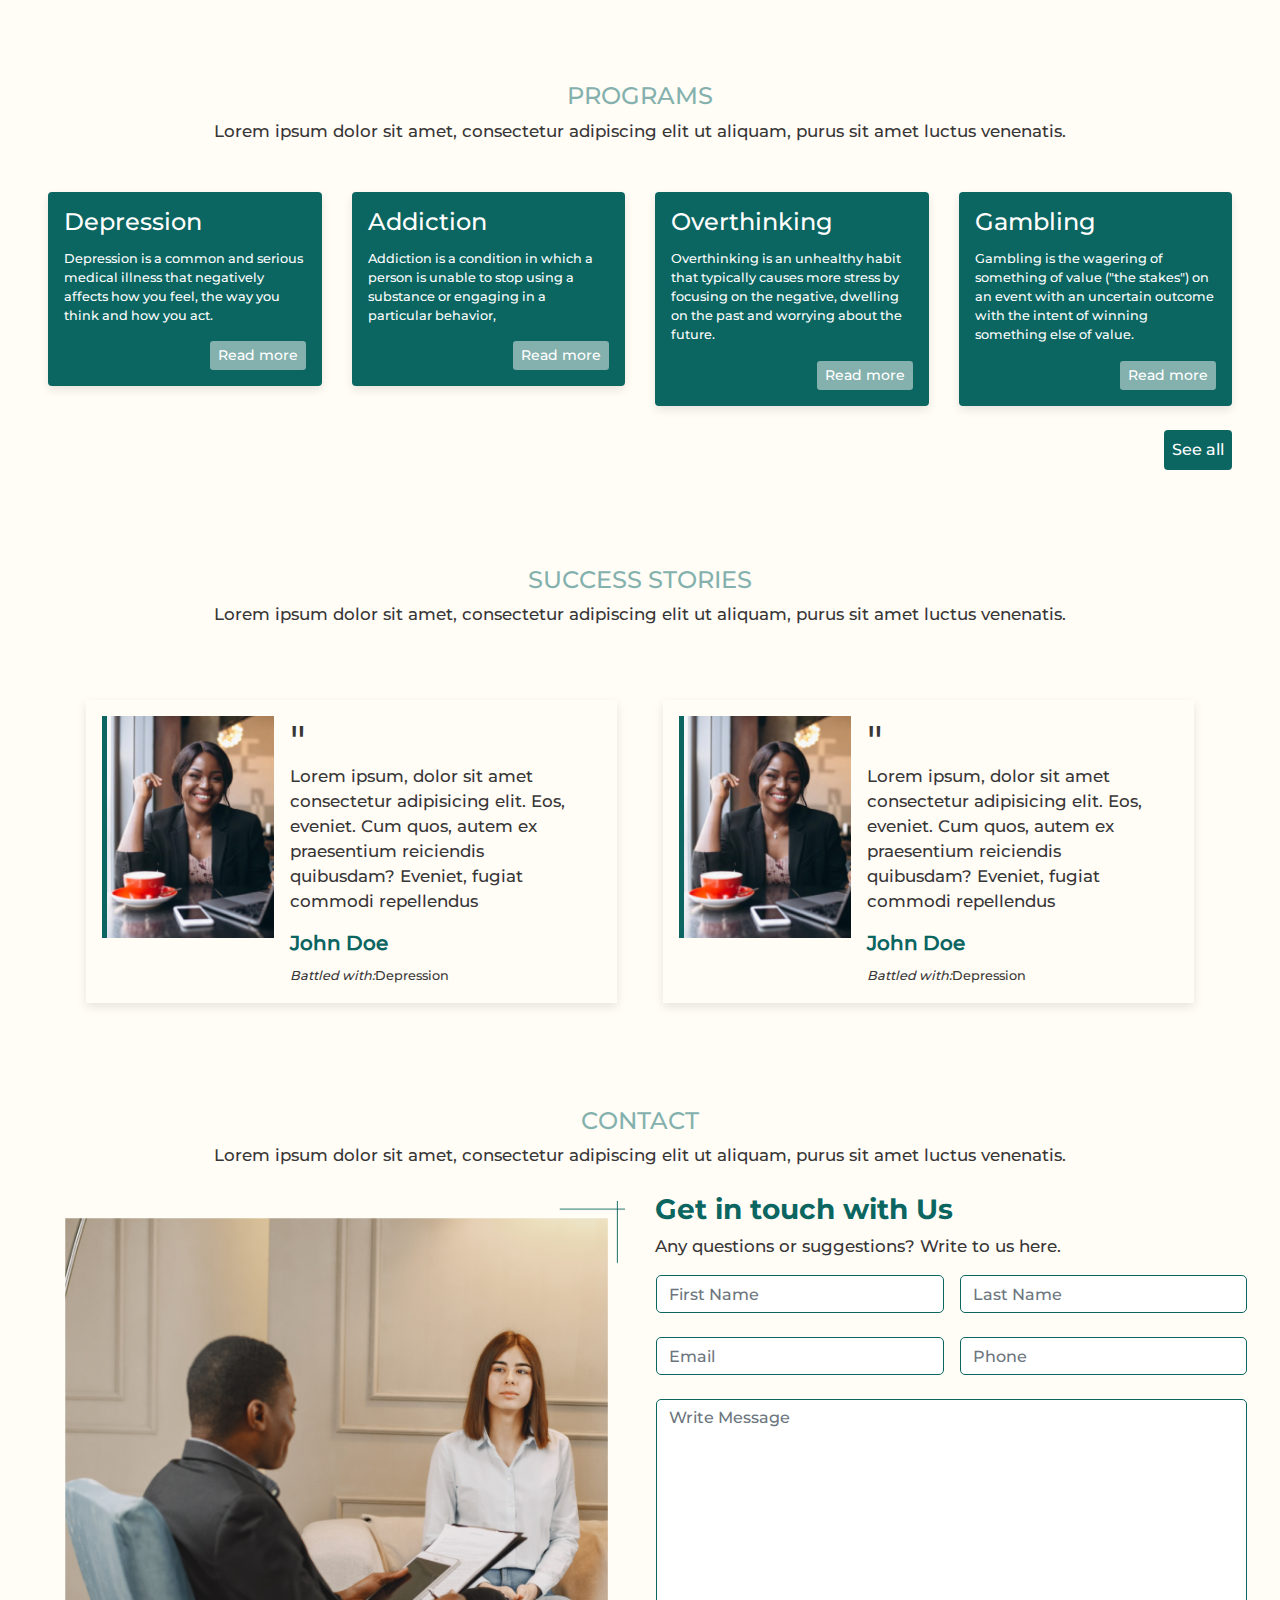
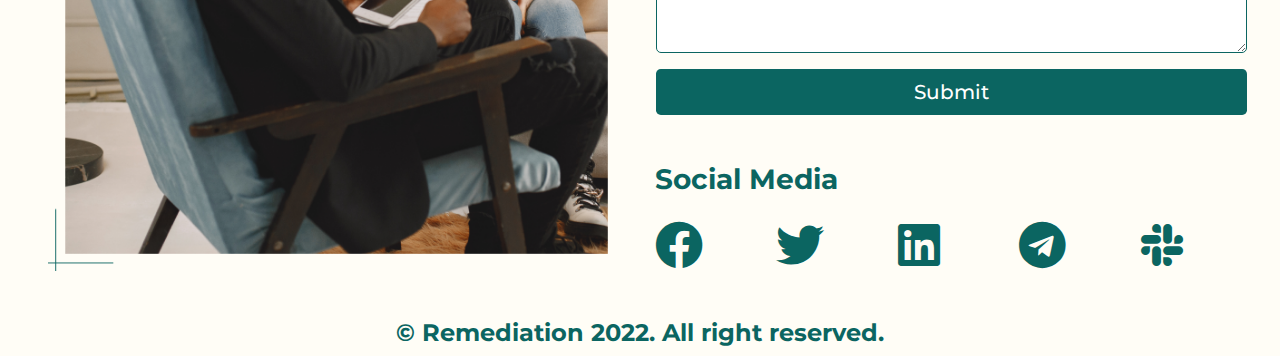
==== commit 63066fb1: "Changes" ====
--- a/index.html
+++ b/index.html
@@ -5,16 +5,16 @@
     <meta http-equiv="X-UA-Compatible" content="IE=edge">
     <meta name="viewport" content="width=device-width, initial-scale=1.0">
     <title>Remediation</title>
-    <link rel="stylesheet" href="/NPO Remediation/css/bootstrap.min.css">
-    <link rel="stylesheet" href="/NPO Remediation/fontawesome-free-5.15.4-web/css/all.css">
-    <link rel="stylesheet" href="/NPO Remediation/css/style.css">
+    <link rel="stylesheet" href="/css/bootstrap.min.css">
+    <link rel="stylesheet" href="/fontawesome-free-5.15.4-web/css/all.css">
+    <link rel="stylesheet" href="/css/style.css">
 </head>
 <body>
 
     <!-- Nav Bar -->
     <nav class="navbar navbar-expand-sm navbar-light bg-* px-5 p-3">
-        <a class="navbar-brand" href="/NPO Remediation/index.html">
-            <img src="/NPO Remediation/images/remediation Logo.png" id="navLogo" alt="Logo" height="50px">    
+        <a class="navbar-brand" href="/index.html">
+            <img src="/images/remediation Logo.png" id="navLogo" alt="Logo" height="50px">    
         </a>
         <button class="navbar-toggler d-lg-none" type="button" data-toggle="collapse" data-target="#collapsibleNavId" aria-controls="collapsibleNavId"
             aria-expanded="false" aria-label="Toggle navigation">
@@ -24,13 +24,13 @@
             <ul class="navbar-nav ml-auto mt-2 mt-lg-0">
                 
                 <li class="nav-item active">
-                    <a class="nav-link mx-2" href="/NPO Remediation/index.html">Home</a>
+                    <a class="nav-link mx-2" href="/index.html">Home</a>
                 </li>
                 <li class="nav-item">
                     <a class="nav-link mx-2" href="#About">About</a>
                 </li>
                 <li class="nav-item">
-                    <a class="nav-link mx-2" href="/NPO Remediation/programs/programs.html">Programs</a>
+                    <a class="nav-link mx-2" href="/programs/programs.html">Programs</a>
                 </li>
                 <li class="nav-item">
                     <a class="nav-link mx-2" href="#Stories">Stories</a>
@@ -58,7 +58,7 @@
     <!-- Hero Section -->
     <section class="container-fluid p-5" id="Hero">
         <h2 class="Hero-text mx-5 px-5">Feeling Down? or are you feeling Demotivated with things and you need help. Talk to us we are happy to listen, We are here for you.</h2>
-        <img class="pt-4" src="/NPO Remediation/images/Hero Image.png" alt="Hero Image" width="100%">
+        <img class="pt-4" src="/images/Hero Image.png" alt="Hero Image" width="100%">
     </section>
 
     <!-- About Us Section -->
@@ -83,7 +83,7 @@
                     facilisis leo, vel fringilla est ullamcorper eget nulla facilisi.</p>
             </div>
             <div class="col-lg-6">
-                <img src="/NPO Remediation/images/About Us Image.png" alt="About Us Image" width="100%">
+                <img src="/images/About Us Image.png" alt="About Us Image" width="100%">
             </div>
         </div>
     </section>
@@ -101,7 +101,7 @@
                 <div class="card program-card text-white text-left p-3 bg-green">
                     <h4 class="card-title">Depression</h4>
                     <small>Depression is a common and serious medical illness that negatively affects how you feel, the way you think and how you act.</small>
-                    <a href="/NPO Remediation/programs/depression.html" class="btn btn-light-green btn-sm mt-3 ml-auto">Read more</a>
+                    <a href="/programs/depression.html" class="btn btn-light-green btn-sm mt-3 ml-auto">Read more</a>
                 </div>
             </div>
 
@@ -109,7 +109,7 @@
                 <div class="card program-card text-white text-left p-3 bg-green">
                     <h4 class="card-title">Addiction</h4>
                     <small>Addiction is a condition in which a person is unable to stop using a substance or engaging in a particular behavior,</small>
-                    <a href="/NPO Remediation/programs/programs.html" class="btn btn-light-green btn-sm mt-3 ml-auto">Read more</a>
+                    <a href="/programs/programs.html" class="btn btn-light-green btn-sm mt-3 ml-auto">Read more</a>
                 </div>
             </div>
 
@@ -117,7 +117,7 @@
                 <div class="card program-card text-white text-left p-3 bg-green">
                     <h4 class="card-title">Overthinking</h4>
                     <small>Overthinking is an unhealthy habit that typically causes more stress by focusing on the negative, dwelling on the past and worrying about the future.</small>
-                    <a href="/NPO Remediation/programs/programs.html" class="btn btn-light-green btn-sm mt-3 ml-auto">Read more</a>
+                    <a href="/programs/programs.html" class="btn btn-light-green btn-sm mt-3 ml-auto">Read more</a>
                 </div>
             </div>
 
@@ -125,13 +125,13 @@
                 <div class="card program-card text-white text-left p-3 bg-green">
                     <h4 class="card-title">Gambling</h4>
                     <small>Gambling is the wagering of something of value ("the stakes") on an event with an uncertain outcome with the intent of winning something else of value.</small>
-                    <a href="/NPO Remediation/programs/programs.html" class="btn btn-light-green btn-sm mt-3 ml-auto">Read more</a>
+                    <a href="/programs/programs.html" class="btn btn-light-green btn-sm mt-3 ml-auto">Read more</a>
                 </div>
             </div>
         </div>
         
         <div class="text-right">
-            <a href="/NPO Remediation/programs/programs.html" class="btn btn-green sea-all-button p-2 mt-4">See all</a>
+            <a href="/programs/programs.html" class="btn btn-green sea-all-button p-2 mt-4">See all</a>
         </div>
     </section>
 
@@ -148,7 +148,7 @@
                 <div class="col-lg-6">
                     <div class="row story-card m-2 p-2">
                         <div class="col-lg-4 m-2 p-0">
-                            <img src="/NPO Remediation/images/story2.jpg" alt="" width="100%" class="story-image">
+                            <img src="/images/story2.jpg" alt="" width="100%" class="story-image">
                         </div>
                         <div class="col-lg-7 m-2 p-0">
                             <h1 class="display m-0 p-0">"</h1>
@@ -161,7 +161,7 @@
                 <div class="col-lg-6">
                     <div class="row story-card m-2 p-2">
                         <div class="col-lg-4 m-2 p-0">
-                            <img src="/NPO Remediation/images/story2.jpg" alt="" width="100%" class="story-image">
+                            <img src="/images/story2.jpg" alt="" width="100%" class="story-image">
                         </div>
                         <div class="col-lg-7 m-2 p-0">
                             <h1 class="display m-0 p-0">"</h1>
@@ -184,7 +184,7 @@
 
     <div class="row">
         <div class="col-lg-6 mt-3">
-            <img src="/NPO Remediation/images/Contact Image.png" alt="About Us Image" width="100%">
+            <img src="/images/Contact Image.png" alt="About Us Image" width="100%">
         </div>
         <div class="col-lg-6 mt-2">
             <h3 class="text-bold green">Get in touch with Us</h3>
@@ -249,8 +249,8 @@
         <h4 class="green text-bold pb-2">&copy; Remediation 2022. All right reserved.</h4>
     </footer>
 
-    <script src="/NPO Remediation/js/jquery-3.6.0.min.js"></script>
-    <script src="/NPO Remediation/js/bootstrap.min.js"></script>
-    <script src="/NPO Remediation/js/script.js"></script>
+    <script src="/js/jquery-3.6.0.min.js"></script>
+    <script src="/js/bootstrap.min.js"></script>
+    <script src="/js/script.js"></script>
 </body>
 </html>--- a/css/style.css
+++ b/css/style.css
@@ -0,0 +1,298 @@
+@font-face {
+    font-family: "SF Pro Regular";
+    src: url("/font/Montserrat-Medium.ttf");
+    /* src: url("/font/SFPRODISPLAYREGULAR.OTF"); */
+}
+
+@font-face {
+    font-family: "SF Pro Bold";
+    src: url("/font/Montserrat-Bold.ttf");
+    /* src: url("/font/SFPRODISPLAYBOLD.OTF"); */
+}
+
+*{
+    box-sizing: border-box;
+    padding: 0;
+    margin: 0;
+    /* outline: 2px solid black; */
+}
+
+html, body{
+    width: 100%;
+    height: 100%;
+    background-color: #FFFDF6;
+    scroll-behavior: smooth;
+    color: #393636;
+    font-family: "SF Pro Regular";
+}
+
+body::-webkit-scrollbar{
+    width: .5rem;
+}
+
+body::-webkit-scrollbar-track{ 
+    background: white;
+}
+
+body::-webkit-scrollbar-thumb{
+    background: #0B6561;
+
+}
+
+.navbar-light .navbar-nav .nav-link{
+    color: #84B1AD;
+}
+
+.navbar-light .navbar-nav .nav-link:hover{
+    color: #0B6561;
+}
+
+.navbar-light .navbar-nav .active>.nav-link{
+    font-weight: bold;
+    color: #0B6561;
+}
+
+.navbar-light .navbar-toggler{
+    background-color: transparent;
+    border: 1px solid #0B6561;
+}
+
+
+.nav-button-link{
+    color: white;
+}
+
+.nav-button-link:hover{
+    color: white;
+    text-decoration: none;
+}
+
+.bg-green{
+    background-color: #0B6561;
+    /* background-color: #2266b3; */
+}
+
+.bg-light-green{
+    background-color: #84B1AD;
+}
+
+.btn-green{
+    background-color: #0B6561;
+    color: white;
+    border: 5px;
+}
+
+.btn-light-green{
+    background-color: #84B1AD;
+    color: white;
+    border: 5px;
+}
+
+.btn-light-green:hover{
+    color: white;
+}
+
+.btn-green:hover{
+    color: white;
+}
+
+.green{
+    color: #0B6561;
+}
+
+.light-green{
+    color: #84B1AD;
+}
+
+.text-bold{
+    font-family: "SF Pro Bold";
+}
+
+.Hero-text{
+    font-family: "SF Pro Bold";
+    color: #0B6561;
+    text-align: center;
+    font-size: 30px;
+}
+
+p{
+    font-size: 1.05rem;
+}
+
+.form-control{
+    border: 1.8px solid #0B6561;
+    border-radius: 5px;
+}
+
+.bg-black{
+    background-color: #000000 !important;
+}
+
+.text-green{
+    color: #0B6561;
+}
+
+.bg-white{
+    background-color: #FFFFFF !important;
+    color: #000000 !important;
+}
+
+.story-card, .card{
+    box-shadow: 0px 4px 10px rgba(0, 0, 0, 0.1);
+    border: none;
+}
+
+.story-image{
+    border-left: 5px solid #0B6561;
+}
+
+.form-control-white{
+    background-color: #000000 !important;
+    color: #FFFFFF !important;
+    border: 1.5px solid #FFFFFF !important;
+}
+
+.text-white{
+    color: #FFFFFF !important;
+}
+
+@media screen and (min-device-width: 320px) and (max-device-width: 480px) {
+    .navbar-brand{
+        width: 30px;
+        /* height: 30px; */
+    }
+
+    .navbar-light .navbar-nav .active>.nav-link{
+        font-size: 12px;
+    }
+
+    .navbar-toggler:focus{
+        outline: none;
+    }
+
+    .px-5{
+        padding-right: .7rem !important;
+        padding-left: .7rem !important;
+    }
+
+    .p-5{
+        padding: .7rem !important;
+    }
+
+    .Hero-text{
+        font-size: 12px;
+    }
+
+    .mx-5, .mx-2{
+        margin-right: 0rem !important;
+        margin-left: 0rem !important;
+    }
+
+    .py-4{
+        padding-top: .5rem !important;
+        padding-bottom: .5rem !important;
+    }
+
+    .mt-2{
+        margin-top: 0 !important;
+    }
+
+    .mt-3{
+        margin-top: .5rem !important;
+    }
+
+    .mt-4{
+        margin-top: 1rem !important;
+    }
+
+    .mt-5{
+        margin-top: .5rem !important;
+    }
+
+    h4{
+        font-size: 18px;
+    }
+
+    h3{
+        font-size: 20px;
+    }
+
+    p{
+        font-size: 14px;
+    }
+
+    h5{
+        font-size: 14px;
+    }
+
+    .program-card{
+        margin: .5rem;
+    }
+
+    .sea-all-button{
+        margin: 0;
+        margin-right: 1.5rem;
+    }
+    /* .program-footer{
+        padding: 8px;
+    }
+
+    .program-footer >h5{
+        margin: 0px;
+    }
+
+    .card-body{
+        padding: .5rem;
+        right: 5px;
+    }
+
+    .card-body .card-text{
+        font-size: 10px;
+    }
+
+    .card-body h4{
+        margin-bottom: 5px;
+    }
+
+    .card-body h5{
+        margin-top: 5px;
+        margin-bottom: 5px;
+    }
+
+    .card-body .mt-4{
+        margin-top: 5px !important;
+    }
+
+    .ml-4{
+        margin-left: 0 !important;
+    }
+
+    .form-control{
+        border: 1.5px solid #0B6561;
+    }
+
+    .form-group{
+        margin-right: 0px;
+    } */
+
+    .marg-4{
+        margin-top: .3rem !important;
+    }
+
+    .row{
+        margin-right: 0 !important;
+    }
+
+    .mr-15 .col-lg-6{
+        padding-right: 0px;
+    }
+
+}
+
+@media screen and (min-device-width: 481px) and (max-device-width: 768px) {
+    
+}
+
+@media screen and (min-device-width: 768px) and (max-device-width: 1024px) {
+    
+}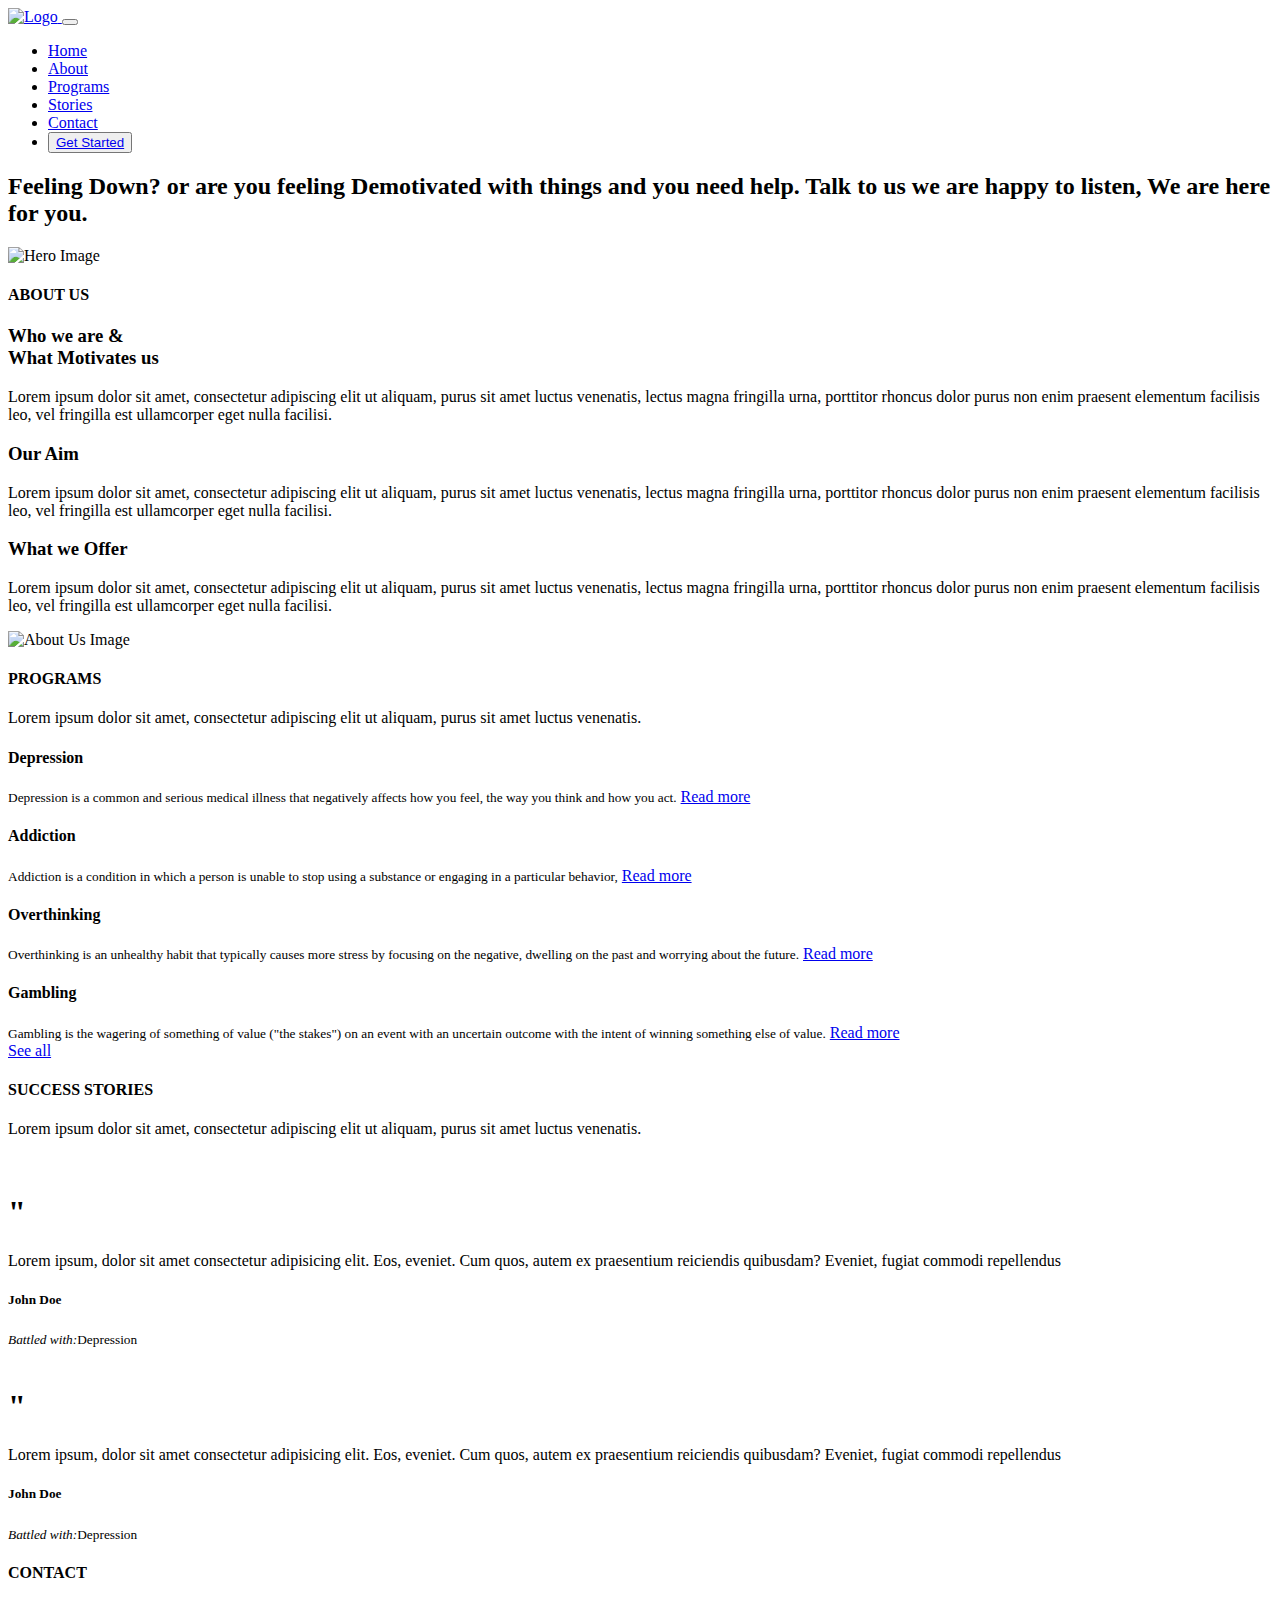
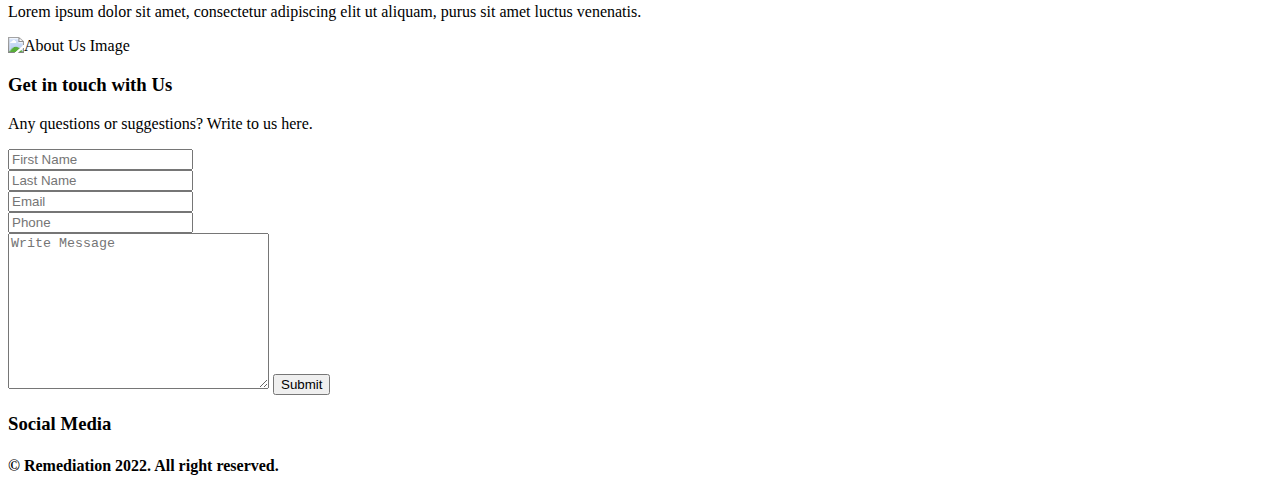
==== commit 51cf944e: "Update" ====
--- a/index.html
+++ b/index.html
@@ -5,16 +5,16 @@
     <meta http-equiv="X-UA-Compatible" content="IE=edge">
     <meta name="viewport" content="width=device-width, initial-scale=1.0">
     <title>Remediation</title>
-    <link rel="stylesheet" href="/css/bootstrap.min.css">
-    <link rel="stylesheet" href="/fontawesome-free-5.15.4-web/css/all.css">
-    <link rel="stylesheet" href="/css/style.css">
+    <link rel="stylesheet" href="/NPO-Remediation/css/bootstrap.min.css">
+    <link rel="stylesheet" href="/NPO-Remediation/fontawesome-free-5.15.4-web/css/all.css">
+    <link rel="stylesheet" href="/NPO-Remediation/css/style.css">
 </head>
 <body>
 
     <!-- Nav Bar -->
     <nav class="navbar navbar-expand-sm navbar-light bg-* px-5 p-3">
-        <a class="navbar-brand" href="/index.html">
-            <img src="/images/remediation Logo.png" id="navLogo" alt="Logo" height="50px">    
+        <a class="navbar-brand" href="/NPO-Remediation/index.html">
+            <img src="/NPO-Remediation/images/remediation Logo.png" id="navLogo" alt="Logo" height="50px">    
         </a>
         <button class="navbar-toggler d-lg-none" type="button" data-toggle="collapse" data-target="#collapsibleNavId" aria-controls="collapsibleNavId"
             aria-expanded="false" aria-label="Toggle navigation">
@@ -24,13 +24,13 @@
             <ul class="navbar-nav ml-auto mt-2 mt-lg-0">
                 
                 <li class="nav-item active">
-                    <a class="nav-link mx-2" href="/index.html">Home</a>
+                    <a class="nav-link mx-2" href="/NPO-Remediation/index.html">Home</a>
                 </li>
                 <li class="nav-item">
                     <a class="nav-link mx-2" href="#About">About</a>
                 </li>
                 <li class="nav-item">
-                    <a class="nav-link mx-2" href="/programs/programs.html">Programs</a>
+                    <a class="nav-link mx-2" href="/NPO-Remediation/programs/programs.html">Programs</a>
                 </li>
                 <li class="nav-item">
                     <a class="nav-link mx-2" href="#Stories">Stories</a>
@@ -58,7 +58,7 @@
     <!-- Hero Section -->
     <section class="container-fluid p-5" id="Hero">
         <h2 class="Hero-text mx-5 px-5">Feeling Down? or are you feeling Demotivated with things and you need help. Talk to us we are happy to listen, We are here for you.</h2>
-        <img class="pt-4" src="/images/Hero Image.png" alt="Hero Image" width="100%">
+        <img class="pt-4" src="/NPO-Remediation/images/Hero Image.png" alt="Hero Image" width="100%">
     </section>
 
     <!-- About Us Section -->
@@ -83,7 +83,7 @@
                     facilisis leo, vel fringilla est ullamcorper eget nulla facilisi.</p>
             </div>
             <div class="col-lg-6">
-                <img src="/images/About Us Image.png" alt="About Us Image" width="100%">
+                <img src="/NPO-Remediation/images/About Us Image.png" alt="About Us Image" width="100%">
             </div>
         </div>
     </section>
@@ -101,7 +101,7 @@
                 <div class="card program-card text-white text-left p-3 bg-green">
                     <h4 class="card-title">Depression</h4>
                     <small>Depression is a common and serious medical illness that negatively affects how you feel, the way you think and how you act.</small>
-                    <a href="/programs/depression.html" class="btn btn-light-green btn-sm mt-3 ml-auto">Read more</a>
+                    <a href="/NPO-Remediation/programs/depression.html" class="btn btn-light-green btn-sm mt-3 ml-auto">Read more</a>
                 </div>
             </div>
 
@@ -109,7 +109,7 @@
                 <div class="card program-card text-white text-left p-3 bg-green">
                     <h4 class="card-title">Addiction</h4>
                     <small>Addiction is a condition in which a person is unable to stop using a substance or engaging in a particular behavior,</small>
-                    <a href="/programs/programs.html" class="btn btn-light-green btn-sm mt-3 ml-auto">Read more</a>
+                    <a href="/NPO-Remediation/programs/programs.html" class="btn btn-light-green btn-sm mt-3 ml-auto">Read more</a>
                 </div>
             </div>
 
@@ -117,7 +117,7 @@
                 <div class="card program-card text-white text-left p-3 bg-green">
                     <h4 class="card-title">Overthinking</h4>
                     <small>Overthinking is an unhealthy habit that typically causes more stress by focusing on the negative, dwelling on the past and worrying about the future.</small>
-                    <a href="/programs/programs.html" class="btn btn-light-green btn-sm mt-3 ml-auto">Read more</a>
+                    <a href="/NPO-Remediation/programs/programs.html" class="btn btn-light-green btn-sm mt-3 ml-auto">Read more</a>
                 </div>
             </div>
 
@@ -125,13 +125,13 @@
                 <div class="card program-card text-white text-left p-3 bg-green">
                     <h4 class="card-title">Gambling</h4>
                     <small>Gambling is the wagering of something of value ("the stakes") on an event with an uncertain outcome with the intent of winning something else of value.</small>
-                    <a href="/programs/programs.html" class="btn btn-light-green btn-sm mt-3 ml-auto">Read more</a>
+                    <a href="/NPO-Remediation/programs/programs.html" class="btn btn-light-green btn-sm mt-3 ml-auto">Read more</a>
                 </div>
             </div>
         </div>
         
         <div class="text-right">
-            <a href="/programs/programs.html" class="btn btn-green sea-all-button p-2 mt-4">See all</a>
+            <a href="/NPO-Remediation/programs/programs.html" class="btn btn-green sea-all-button p-2 mt-4">See all</a>
         </div>
     </section>
 
@@ -148,7 +148,7 @@
                 <div class="col-lg-6">
                     <div class="row story-card m-2 p-2">
                         <div class="col-lg-4 m-2 p-0">
-                            <img src="/images/story2.jpg" alt="" width="100%" class="story-image">
+                            <img src="/NPO-Remediation/images/story2.jpg" alt="" width="100%" class="story-image">
                         </div>
                         <div class="col-lg-7 m-2 p-0">
                             <h1 class="display m-0 p-0">"</h1>
@@ -161,7 +161,7 @@
                 <div class="col-lg-6">
                     <div class="row story-card m-2 p-2">
                         <div class="col-lg-4 m-2 p-0">
-                            <img src="/images/story2.jpg" alt="" width="100%" class="story-image">
+                            <img src="/NPO-Remediation/images/story2.jpg" alt="" width="100%" class="story-image">
                         </div>
                         <div class="col-lg-7 m-2 p-0">
                             <h1 class="display m-0 p-0">"</h1>
@@ -184,7 +184,7 @@
 
     <div class="row">
         <div class="col-lg-6 mt-3">
-            <img src="/images/Contact Image.png" alt="About Us Image" width="100%">
+            <img src="/NPO-Remediation/images/Contact Image.png" alt="About Us Image" width="100%">
         </div>
         <div class="col-lg-6 mt-2">
             <h3 class="text-bold green">Get in touch with Us</h3>
@@ -249,8 +249,8 @@
         <h4 class="green text-bold pb-2">&copy; Remediation 2022. All right reserved.</h4>
     </footer>
 
-    <script src="/js/jquery-3.6.0.min.js"></script>
-    <script src="/js/bootstrap.min.js"></script>
-    <script src="/js/script.js"></script>
+    <script src="/NPO-Remediation/js/jquery-3.6.0.min.js"></script>
+    <script src="/NPO-Remediation/js/bootstrap.min.js"></script>
+    <script src="/NPO-Remediation/js/script.js"></script>
 </body>
 </html>